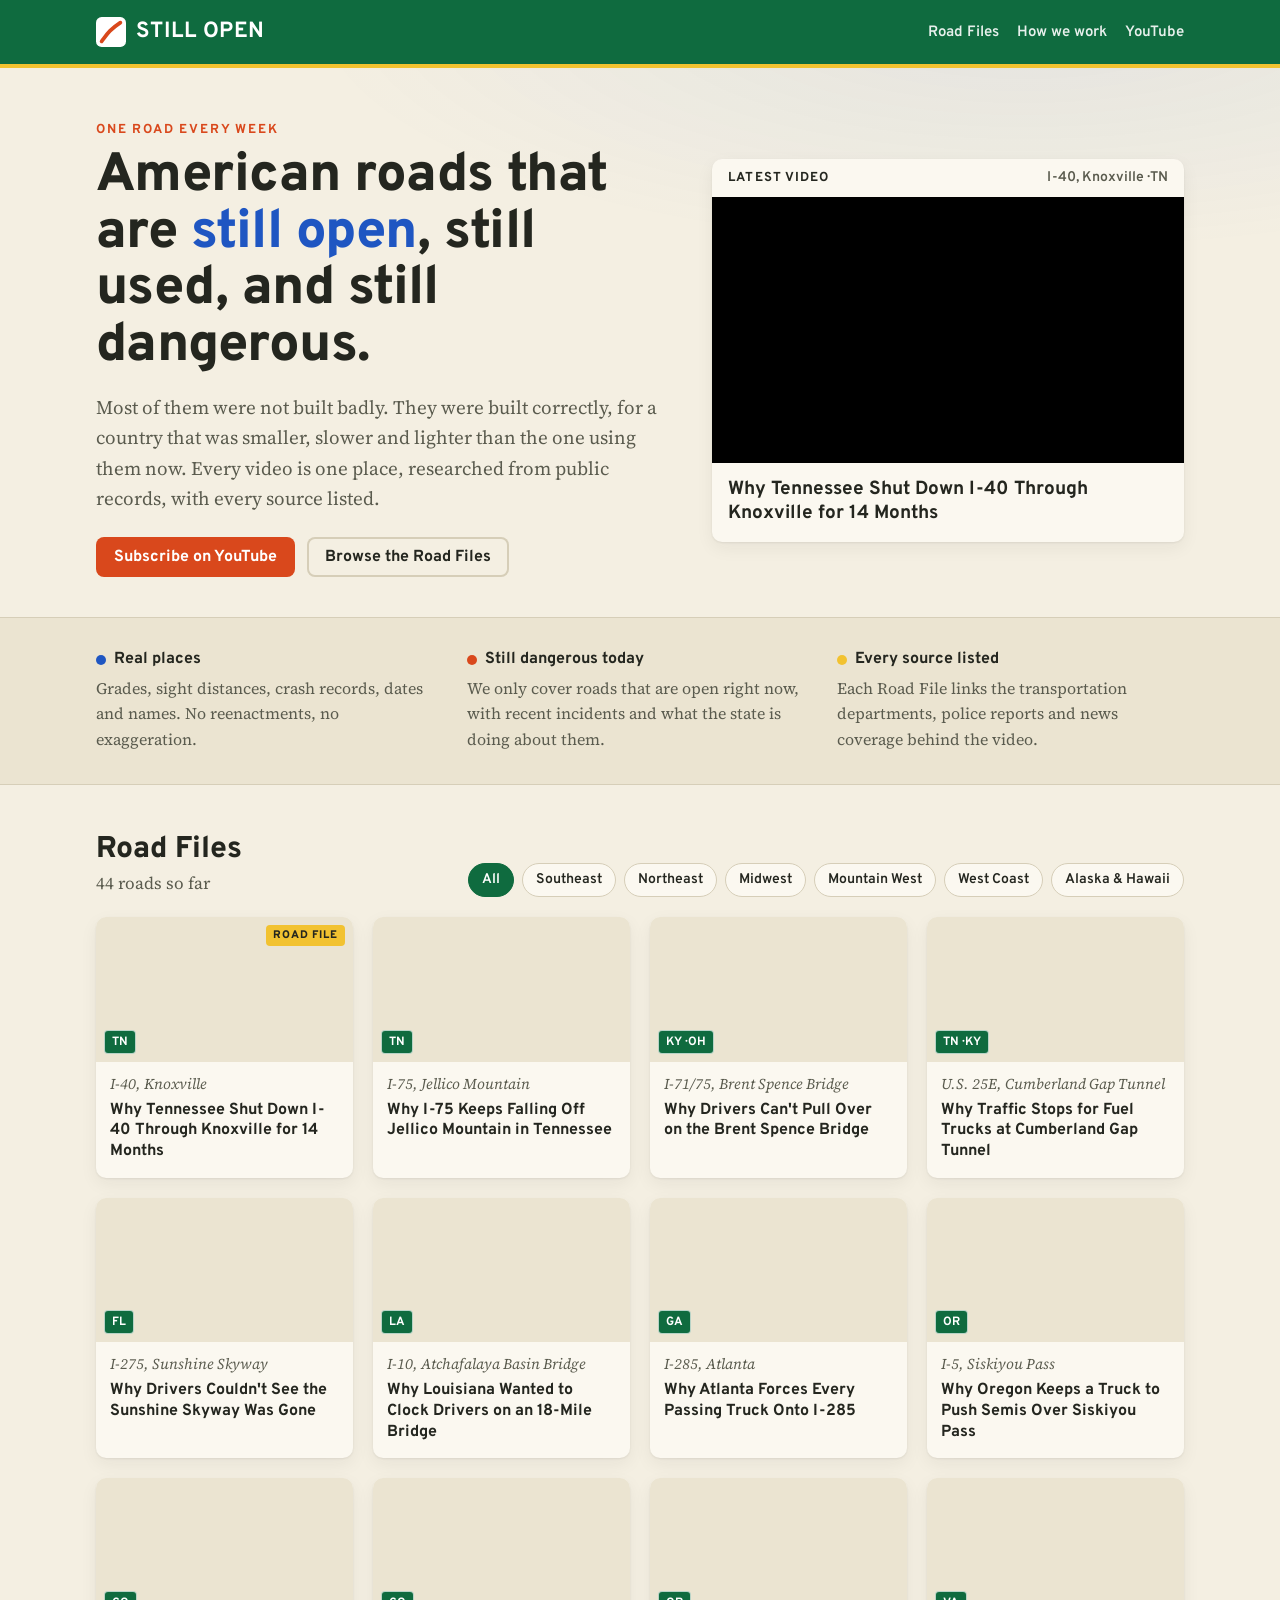
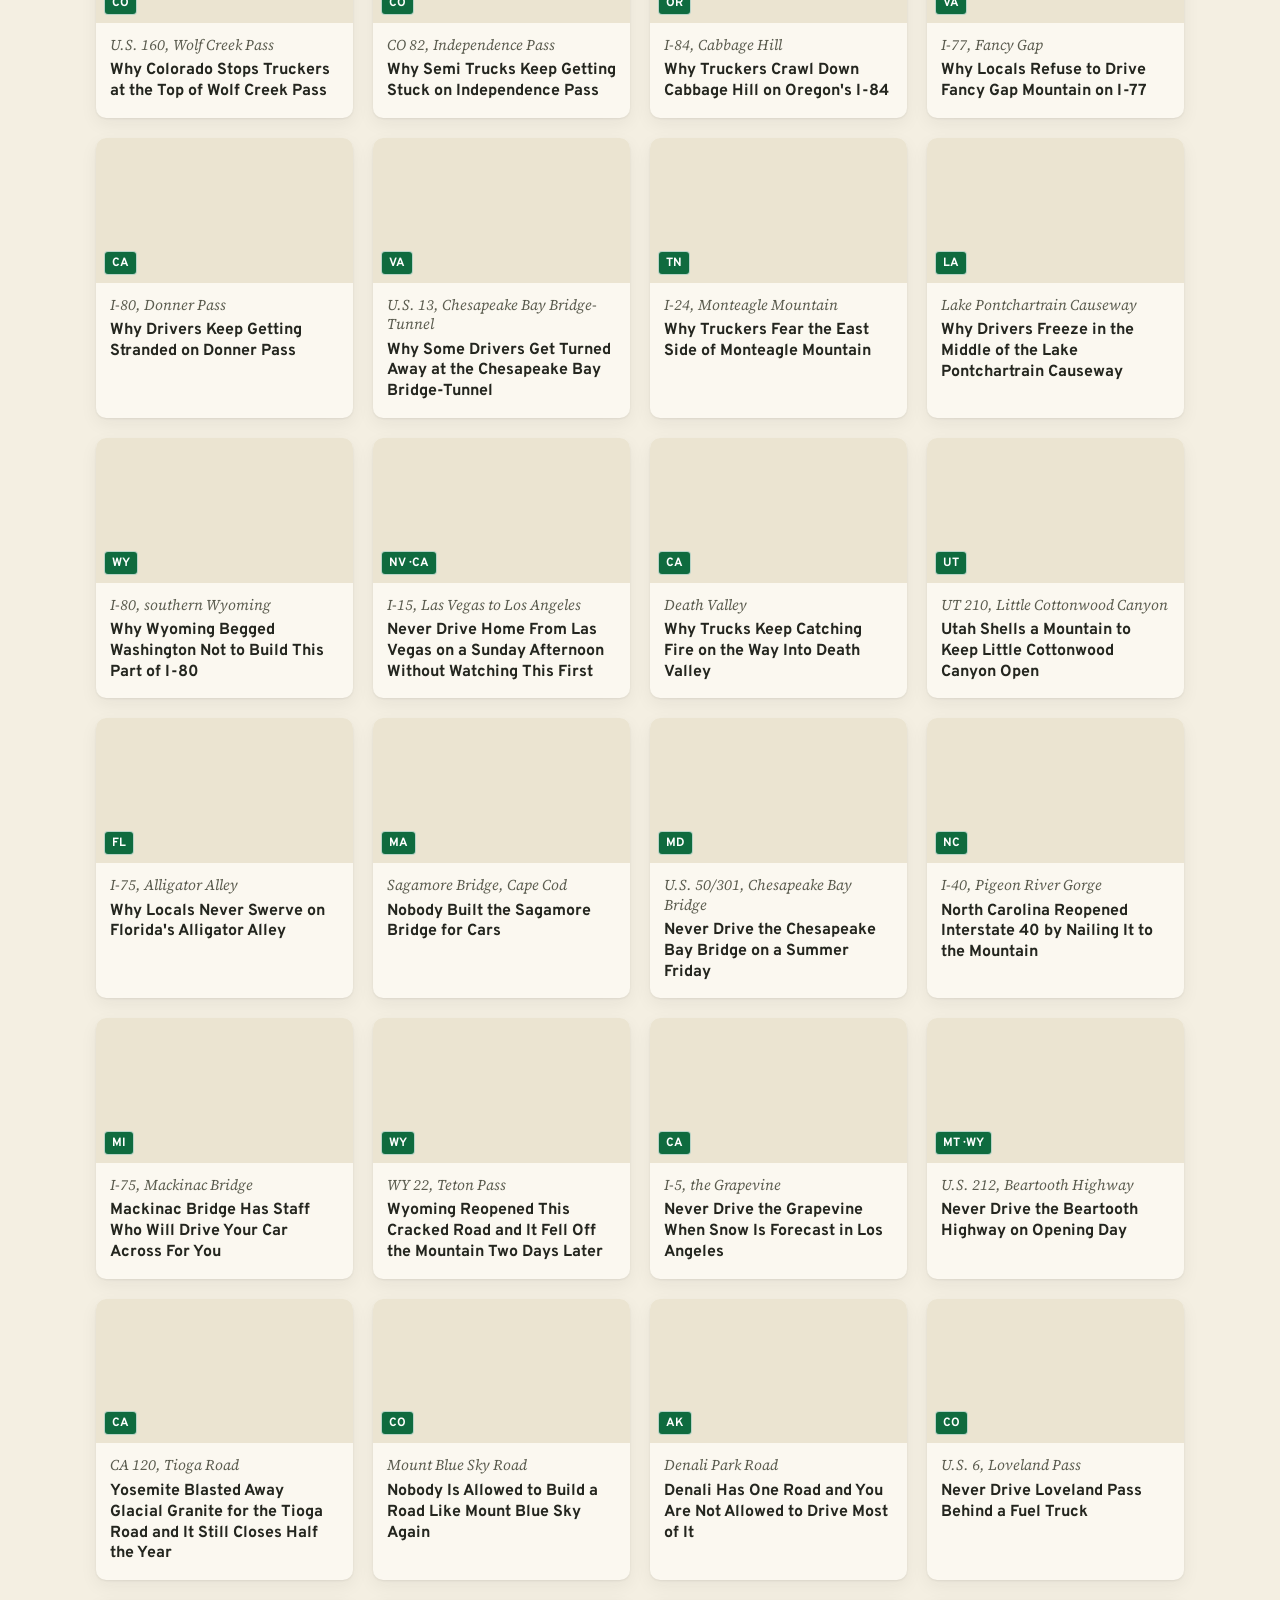
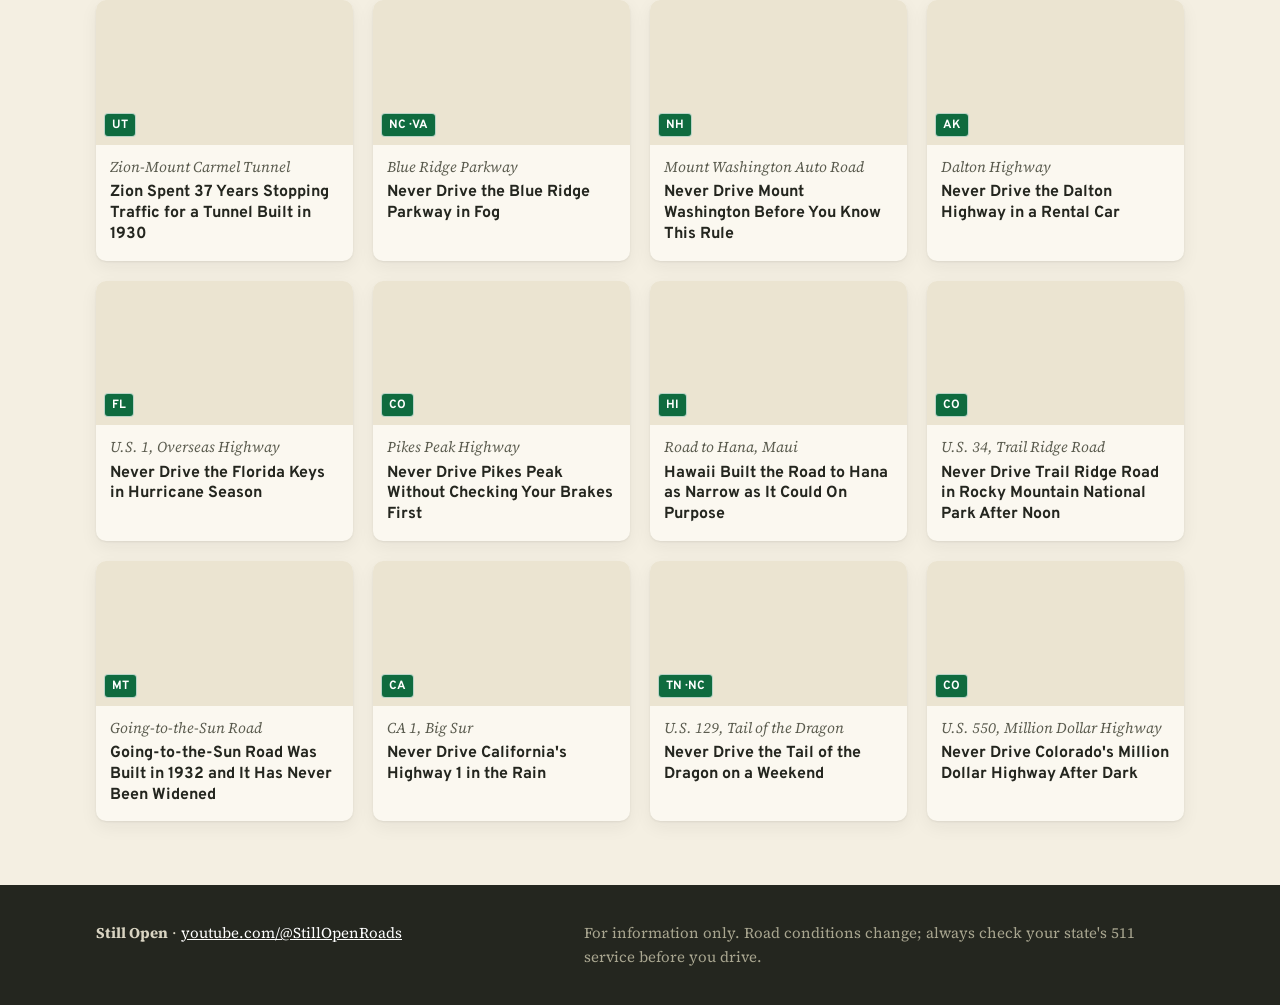
==== index.html @ 2abfdb93 "Initial site: home page, video list, Knoxville Road File Co-Authored-By: Claude Opus 5.5 <noreply@an" ====
<!doctype html>
<html lang="en">
<head>
<meta charset="utf-8">
<meta name="viewport" content="width=device-width,initial-scale=1">
<title>Still Open — American roads that are still open, still used, and still dangerous</title>
<meta name="description" content="Every week, one American road, bridge or pass that is still open, still used, and still dangerous. Researched from public records, with every source listed.">
<meta property="og:title" content="Still Open">
<meta property="og:description" content="American roads that are still open, still used, and still dangerous.">
<link rel="preconnect" href="https://fonts.googleapis.com">
<link rel="preconnect" href="https://fonts.gstatic.com" crossorigin>
<link href="https://fonts.googleapis.com/css2?family=Overpass:wght@600;700;800&family=Source+Serif+4:ital,wght@0,400;0,600;1,400&display=swap" rel="stylesheet">
<link rel="stylesheet" href="style.css">
<link rel="icon" href="data:image/svg+xml,%3Csvg xmlns='http://www.w3.org/2000/svg' viewBox='0 0 32 32'%3E%3Crect width='32' height='32' rx='6' fill='%230f6b3f'/%3E%3Cpath d='M6 26 C12 18 14 14 26 6' stroke='%23f2c230' stroke-width='4' fill='none' stroke-linecap='round'/%3E%3C/svg%3E">
</head>
<body>
<header class="top">
  <div class="wrap">
    <a class="brand" href="./">
      <svg class="shield" viewBox="0 0 32 32" aria-hidden="true"><rect width="32" height="32" rx="6" fill="#fff"/><path d="M6 26 C12 18 14 14 26 6" stroke="#d9481c" stroke-width="4" fill="none" stroke-linecap="round"/></svg>
      STILL OPEN
    </a>
    <nav>
      <a href="#roads">Road Files</a>
      <a class="hide-sm" href="#method">How we work</a>
      <a href="https://www.youtube.com/@StillOpenRoads?sub_confirmation=1">YouTube</a>
    </nav>
  </div>
</header>

<section class="hero">
  <div class="wrap">
    <div>
      <div class="eyebrow">One road every week</div>
      <h1>American roads that are <em>still open</em>, still used, and still dangerous.</h1>
      <p class="lede">Most of them were not built badly. They were built correctly, for a country that was smaller, slower and lighter than the one using them now. Every video is one place, researched from public records, with every source listed.</p>
      <div class="actions">
        <a class="btn btn-red" href="https://www.youtube.com/@StillOpenRoads?sub_confirmation=1">Subscribe on YouTube</a>
        <a class="btn btn-ghost" href="#roads">Browse the Road Files</a>
      </div>
    </div>
    <article class="latest" id="latest"></article>
  </div>
</section>

<section class="method" id="method">
  <div class="wrap">
    <div>
      <h3><span class="dot" style="background:var(--route)"></span>Real places</h3>
      <p>Grades, sight distances, crash records, dates and names. No reenactments, no exaggeration.</p>
    </div>
    <div>
      <h3><span class="dot" style="background:var(--danger)"></span>Still dangerous today</h3>
      <p>We only cover roads that are open right now, with recent incidents and what the state is doing about them.</p>
    </div>
    <div>
      <h3><span class="dot" style="background:var(--yellow)"></span>Every source listed</h3>
      <p>Each Road File links the transportation departments, police reports and news coverage behind the video.</p>
    </div>
  </div>
</section>

<section class="section" id="roads">
  <div class="wrap">
    <div class="section-head">
      <div>
        <h2>Road Files</h2>
        <p id="count"></p>
      </div>
      <div class="filters" id="filters" role="group" aria-label="Filter by region"></div>
    </div>
    <div class="grid" id="grid"></div>
  </div>
</section>

<footer>
  <div class="wrap">
    <div><strong>Still Open</strong> · <a href="https://www.youtube.com/@StillOpenRoads">youtube.com/@StillOpenRoads</a></div>
    <div class="fine">For information only. Road conditions change; always check your state's 511 service before you drive.</div>
  </div>
</footer>

<script src="videos.js"></script>
<script>
(function(){
  var V = window.VIDEOS || [];
  var REGIONS = [["all","All"],["southeast","Southeast"],["northeast","Northeast"],["midwest","Midwest"],["mountain","Mountain West"],["west","West Coast"],["alaska-hawaii","Alaska & Hawaii"]];
  function esc(s){return String(s).replace(/[&<>"]/g,function(c){return {"&":"&amp;","<":"&lt;",">":"&gt;",'"':"&quot;"}[c];});}
  function thumb(id){return "https://i.ytimg.com/vi/"+id+"/hqdefault.jpg";}
  function link(v){return v.page ? v.page : "https://www.youtube.com/watch?v="+v.id;}

  // latest video
  var L = V[0];
  if (L) {
    document.getElementById("latest").innerHTML =
      '<div class="label"><span>Latest video</span><span>'+esc(L.place)+' · '+esc(L.state)+'</span></div>'+
      '<div class="embed"><iframe src="https://www.youtube-nocookie.com/embed/'+L.id+'" title="'+esc(L.title)+'" loading="lazy" allow="accelerometer; encrypted-media; gyroscope; picture-in-picture" allowfullscreen></iframe></div>'+
      '<h2><a href="'+link(L)+'">'+esc(L.title)+'</a></h2>';
  }

  // filters
  var current = "all";
  try { current = localStorage.getItem("so-region") || "all"; } catch(e) {}
  var f = document.getElementById("filters");
  REGIONS.forEach(function(r){
    var b = document.createElement("button");
    b.className = "chip"; b.type = "button"; b.textContent = r[1]; b.dataset.r = r[0];
    b.addEventListener("click", function(){ current = r[0]; try{localStorage.setItem("so-region",current);}catch(e){} render(); });
    f.appendChild(b);
  });

  function render(){
    [].forEach.call(f.children,function(b){ b.setAttribute("aria-pressed", b.dataset.r===current ? "true":"false"); });
    var list = V.filter(function(v){ return current==="all" || v.region===current; });
    document.getElementById("count").textContent = list.length + (list.length===1?" road":" roads") + (current==="all" ? " so far" : "");
    document.getElementById("grid").innerHTML = list.length ? list.map(function(v){
      return '<a class="card" href="'+link(v)+'">'+
        '<div class="thumb" style="background-image:url('+thumb(v.id)+')"><span class="state">'+esc(v.state)+'</span>'+(v.page?'<span class="file">Road File</span>':'')+'</div>'+
        '<div class="body"><div class="place">'+esc(v.place)+'</div><h3>'+esc(v.title)+'</h3></div></a>';
    }).join("") : '<p class="empty">No roads in this region yet.</p>';
  }
  render();
})();
</script>
</body>
</html>
---- style.css ----
/* Still Open — site styles. Colours follow the channel thumbnails:
   painted-map cream and olive, route blue, danger orange-red, highway-sign green. */
:root{
  --paper:#f4efe2;
  --paper-2:#ebe4d1;
  --ink:#24261f;
  --ink-soft:#5a5b4e;
  --line:#d6ceb8;
  --route:#1f56c2;
  --danger:#d9481c;
  --sign:#0f6b3f;
  --sign-dark:#0b5531;
  --sign-text:#ffffff;
  --yellow:#f2c230;
  --card:#fbf8f0;
  --shadow:0 1px 2px rgba(36,38,31,.08),0 6px 18px rgba(36,38,31,.06);
  --radius:10px;
  --max:1120px;
}
@media (prefers-color-scheme:dark){
  :root{
    --paper:#161812; --paper-2:#1e2119; --ink:#ece7d8; --ink-soft:#a9a690;
    --line:#2f3328; --route:#6d9cff; --danger:#ff7a4d; --sign:#13804c; --sign-dark:#0e6a3e;
    --card:#1c1f17; --shadow:0 1px 2px rgba(0,0,0,.4),0 6px 18px rgba(0,0,0,.3);
  }
}
*{box-sizing:border-box}
html{-webkit-text-size-adjust:100%}
body{margin:0;background:var(--paper);color:var(--ink);
  font:17px/1.6 "Source Serif 4",Georgia,serif;}
a{color:var(--route)}
img{max-width:100%;display:block}
.wrap{max-width:var(--max);margin:0 auto;padding:0 16px}

/* header */
.top{background:var(--sign);color:var(--sign-text);border-bottom:4px solid var(--yellow)}
.top .wrap{display:flex;align-items:center;justify-content:space-between;gap:16px;min-height:64px}
.brand{display:flex;align-items:center;gap:10px;color:inherit;text-decoration:none;
  font:700 22px/1 "Overpass",system-ui,sans-serif;letter-spacing:.02em}
.brand .shield{width:30px;height:30px;flex:none}
.top nav{display:flex;gap:18px;font:600 15px/1 "Overpass",system-ui,sans-serif}
.top nav a{color:var(--sign-text);text-decoration:none;opacity:.9}
.top nav a:hover{opacity:1;text-decoration:underline}

/* buttons */
.btn{display:inline-flex;align-items:center;gap:8px;padding:12px 18px;border-radius:8px;
  font:700 16px/1 "Overpass",system-ui,sans-serif;text-decoration:none;border:0;cursor:pointer}
.btn-red{background:var(--danger);color:#fff}
.btn-ghost{background:transparent;color:var(--ink);box-shadow:inset 0 0 0 2px var(--line)}
.btn:hover{filter:brightness(1.05)}

/* hero */
.hero{padding:56px 0 40px;border-bottom:1px solid var(--line);
  background:
    radial-gradient(1200px 400px at 80% -10%,rgba(31,86,194,.08),transparent 60%),
    var(--paper)}
.hero .wrap{display:grid;grid-template-columns:1.1fr .9fr;gap:40px;align-items:center}
.eyebrow{font:700 13px/1 "Overpass",system-ui,sans-serif;letter-spacing:.14em;text-transform:uppercase;color:var(--danger)}
.hero h1{font:800 clamp(34px,5vw,54px)/1.05 "Overpass",system-ui,sans-serif;margin:12px 0 16px;letter-spacing:-.01em}
.hero h1 em{font-style:normal;color:var(--route)}
.hero p.lede{font-size:19px;color:var(--ink-soft);margin:0 0 24px;max-width:34em}
.hero .actions{display:flex;flex-wrap:wrap;gap:12px}
.latest{background:var(--card);border-radius:var(--radius);box-shadow:var(--shadow);overflow:hidden}
.latest .label{display:flex;justify-content:space-between;align-items:center;padding:12px 16px;
  font:700 13px/1 "Overpass",system-ui,sans-serif;letter-spacing:.08em;text-transform:uppercase}
.latest .label span:last-child{color:var(--ink-soft);font-weight:600;letter-spacing:0;text-transform:none;font-size:14px}
.embed{position:relative;aspect-ratio:16/9;background:#000}
.embed iframe{position:absolute;inset:0;width:100%;height:100%;border:0}
.latest h2{font:700 19px/1.3 "Overpass",system-ui,sans-serif;margin:0;padding:14px 16px 16px}
.latest h2 a{color:var(--ink);text-decoration:none}
.latest h2 a:hover{color:var(--route)}

/* method strip */
.method{padding:32px 0;border-bottom:1px solid var(--line);background:var(--paper-2)}
.method .wrap{display:grid;grid-template-columns:repeat(3,1fr);gap:24px}
.method h3{font:700 16px/1.2 "Overpass",system-ui,sans-serif;margin:0 0 6px;display:flex;gap:8px;align-items:center}
.method h3 .dot{width:10px;height:10px;border-radius:50%;flex:none}
.method p{margin:0;color:var(--ink-soft);font-size:16px}

/* road list */
.section{padding:48px 0 64px}
.section-head{display:flex;flex-wrap:wrap;justify-content:space-between;align-items:end;gap:16px;margin-bottom:20px}
.section-head h2{font:800 30px/1.1 "Overpass",system-ui,sans-serif;margin:0}
.section-head p{margin:4px 0 0;color:var(--ink-soft)}
.filters{display:flex;flex-wrap:wrap;gap:8px}
.chip{font:600 14px/1 "Overpass",system-ui,sans-serif;padding:9px 13px;border-radius:999px;
  border:1px solid var(--line);background:var(--card);color:var(--ink);cursor:pointer}
.chip[aria-pressed="true"]{background:var(--sign);border-color:var(--sign);color:#fff}
.grid{display:grid;grid-template-columns:repeat(auto-fill,minmax(250px,1fr));gap:20px}
.card{background:var(--card);border-radius:var(--radius);box-shadow:var(--shadow);overflow:hidden;
  display:flex;flex-direction:column;text-decoration:none;color:var(--ink);transition:transform .15s}
.card:hover{transform:translateY(-2px)}
.thumb{aspect-ratio:16/9;background:var(--paper-2) center/cover no-repeat;position:relative}
.thumb .state{position:absolute;left:8px;bottom:8px;background:var(--sign);color:#fff;
  font:700 12px/1 "Overpass",system-ui,sans-serif;padding:5px 7px;border-radius:4px;border:1px solid rgba(255,255,255,.7)}
.thumb .file{position:absolute;right:8px;top:8px;background:var(--yellow);color:#24261f;
  font:800 11px/1 "Overpass",system-ui,sans-serif;letter-spacing:.08em;text-transform:uppercase;padding:5px 7px;border-radius:4px}
.card .body{padding:12px 14px 16px;display:flex;flex-direction:column;gap:6px}
.card .place{font:italic 15px/1.3 "Source Serif 4",Georgia,serif;color:var(--ink-soft)}
.card h3{font:700 16px/1.3 "Overpass",system-ui,sans-serif;margin:0}
.empty{color:var(--ink-soft)}

/* road file page */
.file-head{padding:40px 0 24px;border-bottom:1px solid var(--line)}
.crumb{font:600 14px/1 "Overpass",system-ui,sans-serif}
.crumb a{text-decoration:none}
.signplate{display:inline-block;margin:18px 0 10px;background:var(--sign);color:#fff;border:3px solid #fff;
  outline:2px solid var(--sign);border-radius:8px;padding:10px 16px;
  font:800 clamp(22px,3.4vw,32px)/1.1 "Overpass",system-ui,sans-serif;letter-spacing:.03em;text-transform:uppercase}
.file-head h1{font:700 clamp(22px,3vw,30px)/1.25 "Overpass",system-ui,sans-serif;margin:8px 0 6px}
.file-head .meta{color:var(--ink-soft);font-style:italic}
.file-body{display:grid;grid-template-columns:1fr 320px;gap:36px;padding:32px 16px 64px}
.file-body h2{font:800 22px/1.2 "Overpass",system-ui,sans-serif;margin:32px 0 10px}
.file-body h2:first-child{margin-top:0}
.facts{background:var(--card);border-radius:var(--radius);box-shadow:var(--shadow);padding:18px;position:sticky;top:16px}
.facts h2{margin:0 0 12px;font-size:16px;letter-spacing:.1em;text-transform:uppercase;color:var(--danger)}
.facts dl{margin:0;display:grid;gap:14px}
.facts dt{font:800 26px/1 "Overpass",system-ui,sans-serif;color:var(--route)}
.facts dd{margin:4px 0 0;font-size:15px;color:var(--ink-soft);line-height:1.4}
.tips{padding-left:0;list-style:none;margin:0;display:grid;gap:10px}
.tips li{background:var(--card);border-left:4px solid var(--yellow);padding:10px 14px;border-radius:0 8px 8px 0}
.timeline{list-style:none;margin:0;padding:0;border-left:3px solid var(--line)}
.timeline li{position:relative;padding:0 0 16px 20px}
.timeline li::before{content:"";position:absolute;left:-8px;top:7px;width:13px;height:13px;border-radius:50%;background:var(--route);border:2px solid var(--paper)}
.timeline li.alert::before{background:var(--danger)}
.timeline b{font-family:"Overpass",system-ui,sans-serif}
.sources{font-size:15px;padding-left:20px}
.sources li{margin-bottom:6px}
.note{font-size:14px;color:var(--ink-soft);font-style:italic}

/* footer */
footer{background:var(--ink);color:#d9d4c2;padding:36px 0;font-size:15px}
footer .wrap{display:flex;flex-wrap:wrap;justify-content:space-between;gap:16px}
footer a{color:#fff}
footer .fine{color:#a9a690;max-width:40em}

@media (max-width:860px){
  .hero .wrap,.file-body{grid-template-columns:1fr}
  .method .wrap{grid-template-columns:1fr}
  .facts{position:static}
  .top nav{gap:12px;font-size:14px}
}
@media (max-width:480px){
  .top nav a.hide-sm{display:none}
  .hero{padding:36px 0 28px}
}
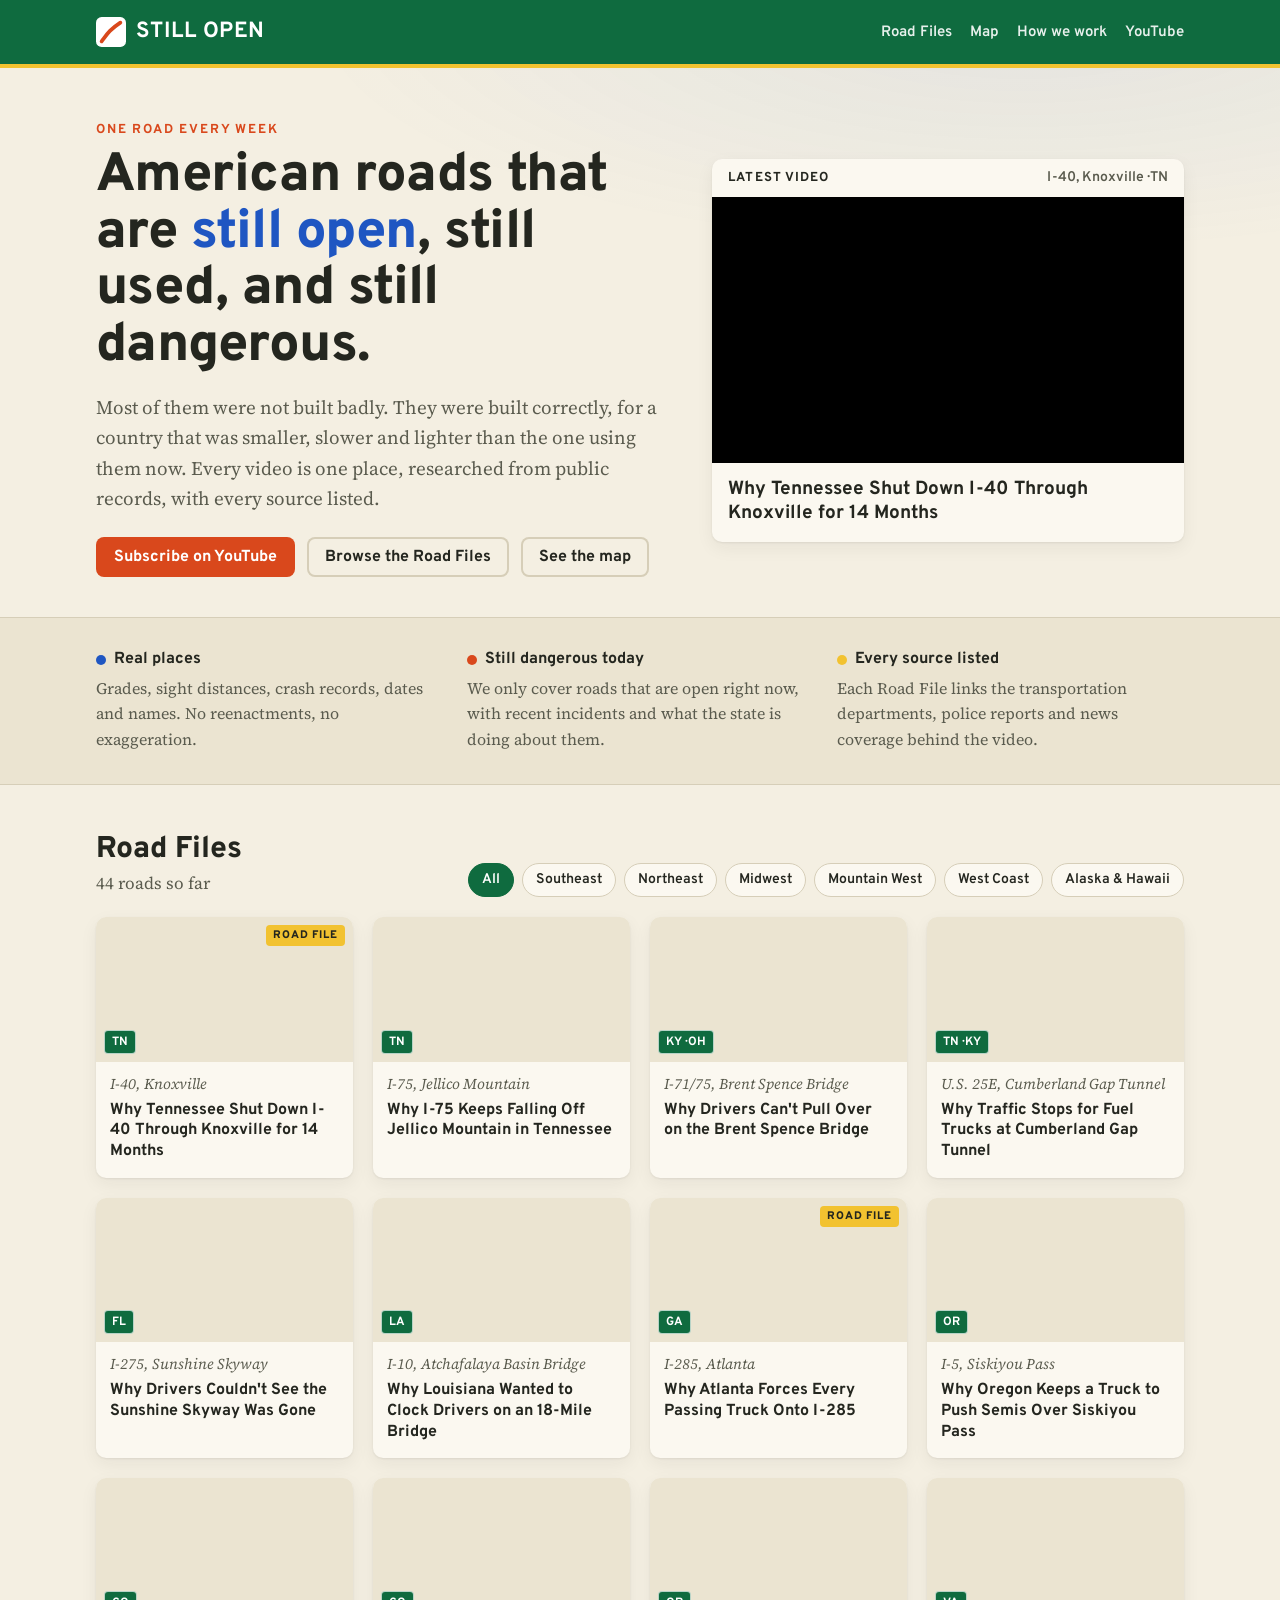
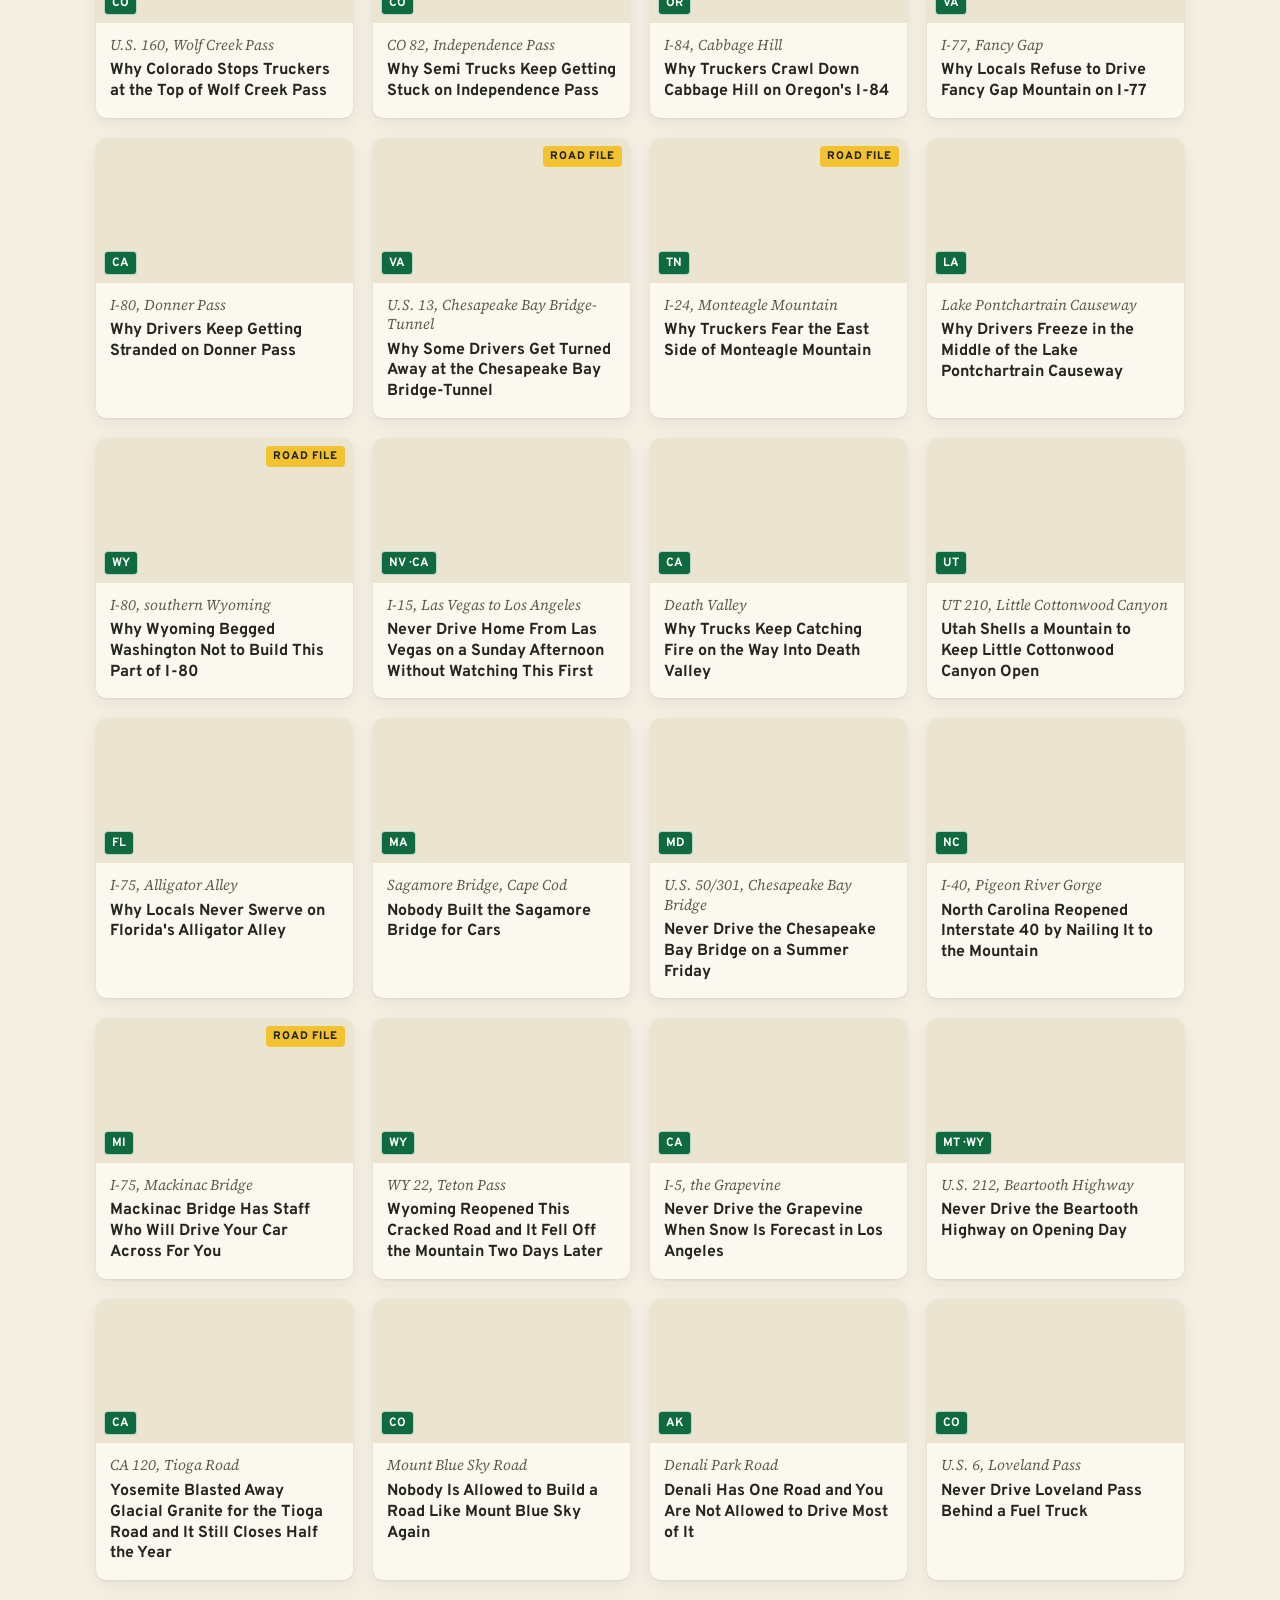
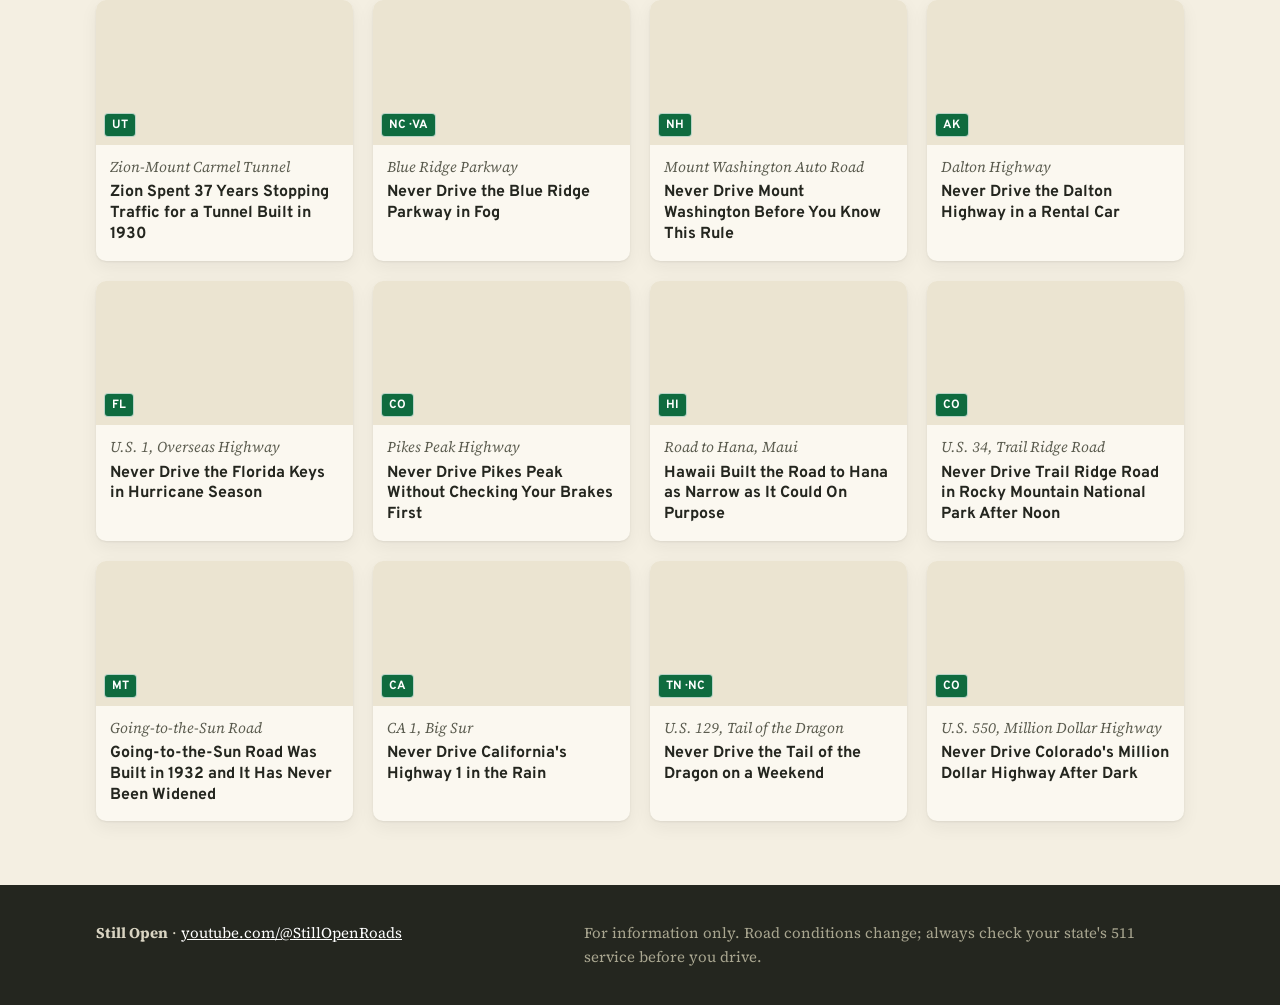
==== commit b7005b4f: "Add 5 Road File pages, road map, sitemap and SEO tags Co-Authored-By: Claude Opus 5.5 <noreply@anthr" ====
--- a/index.html
+++ b/index.html
@@ -7,6 +7,9 @@
 <meta name="description" content="Every week, one American road, bridge or pass that is still open, still used, and still dangerous. Researched from public records, with every source listed.">
 <meta property="og:title" content="Still Open">
 <meta property="og:description" content="American roads that are still open, still used, and still dangerous.">
+<meta property="og:image" content="https://i.ytimg.com/vi/p5c6GqLvipg/maxresdefault.jpg">
+<meta property="og:url" content="https://stillopenroads.com/">
+<link rel="canonical" href="https://stillopenroads.com/">
 <link rel="preconnect" href="https://fonts.googleapis.com">
 <link rel="preconnect" href="https://fonts.gstatic.com" crossorigin>
 <link href="https://fonts.googleapis.com/css2?family=Overpass:wght@600;700;800&family=Source+Serif+4:ital,wght@0,400;0,600;1,400&display=swap" rel="stylesheet">
@@ -22,6 +25,7 @@
     </a>
     <nav>
       <a href="#roads">Road Files</a>
+      <a href="map.html">Map</a>
       <a class="hide-sm" href="#method">How we work</a>
       <a href="https://www.youtube.com/@StillOpenRoads?sub_confirmation=1">YouTube</a>
     </nav>
@@ -37,6 +41,7 @@
       <div class="actions">
         <a class="btn btn-red" href="https://www.youtube.com/@StillOpenRoads?sub_confirmation=1">Subscribe on YouTube</a>
         <a class="btn btn-ghost" href="#roads">Browse the Road Files</a>
+        <a class="btn btn-ghost" href="map.html">See the map</a>
       </div>
     </div>
     <article class="latest" id="latest"></article>
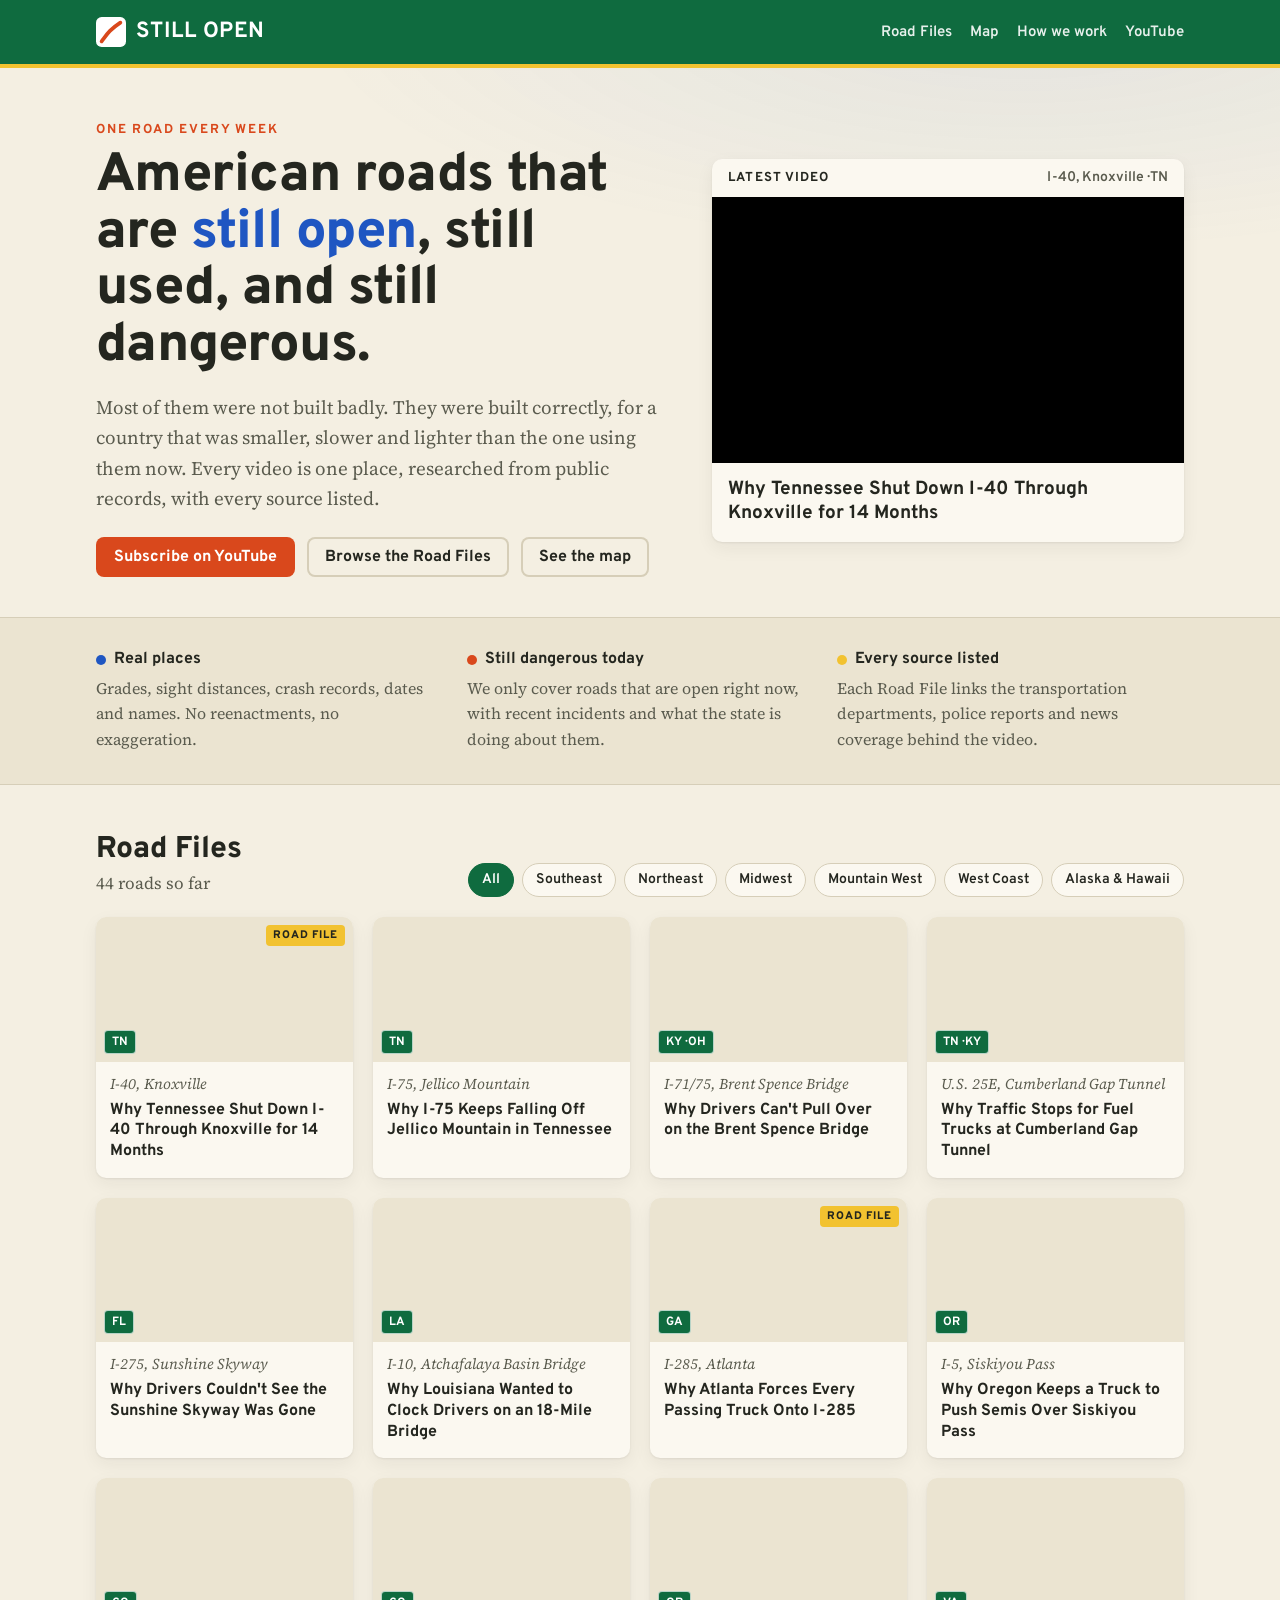
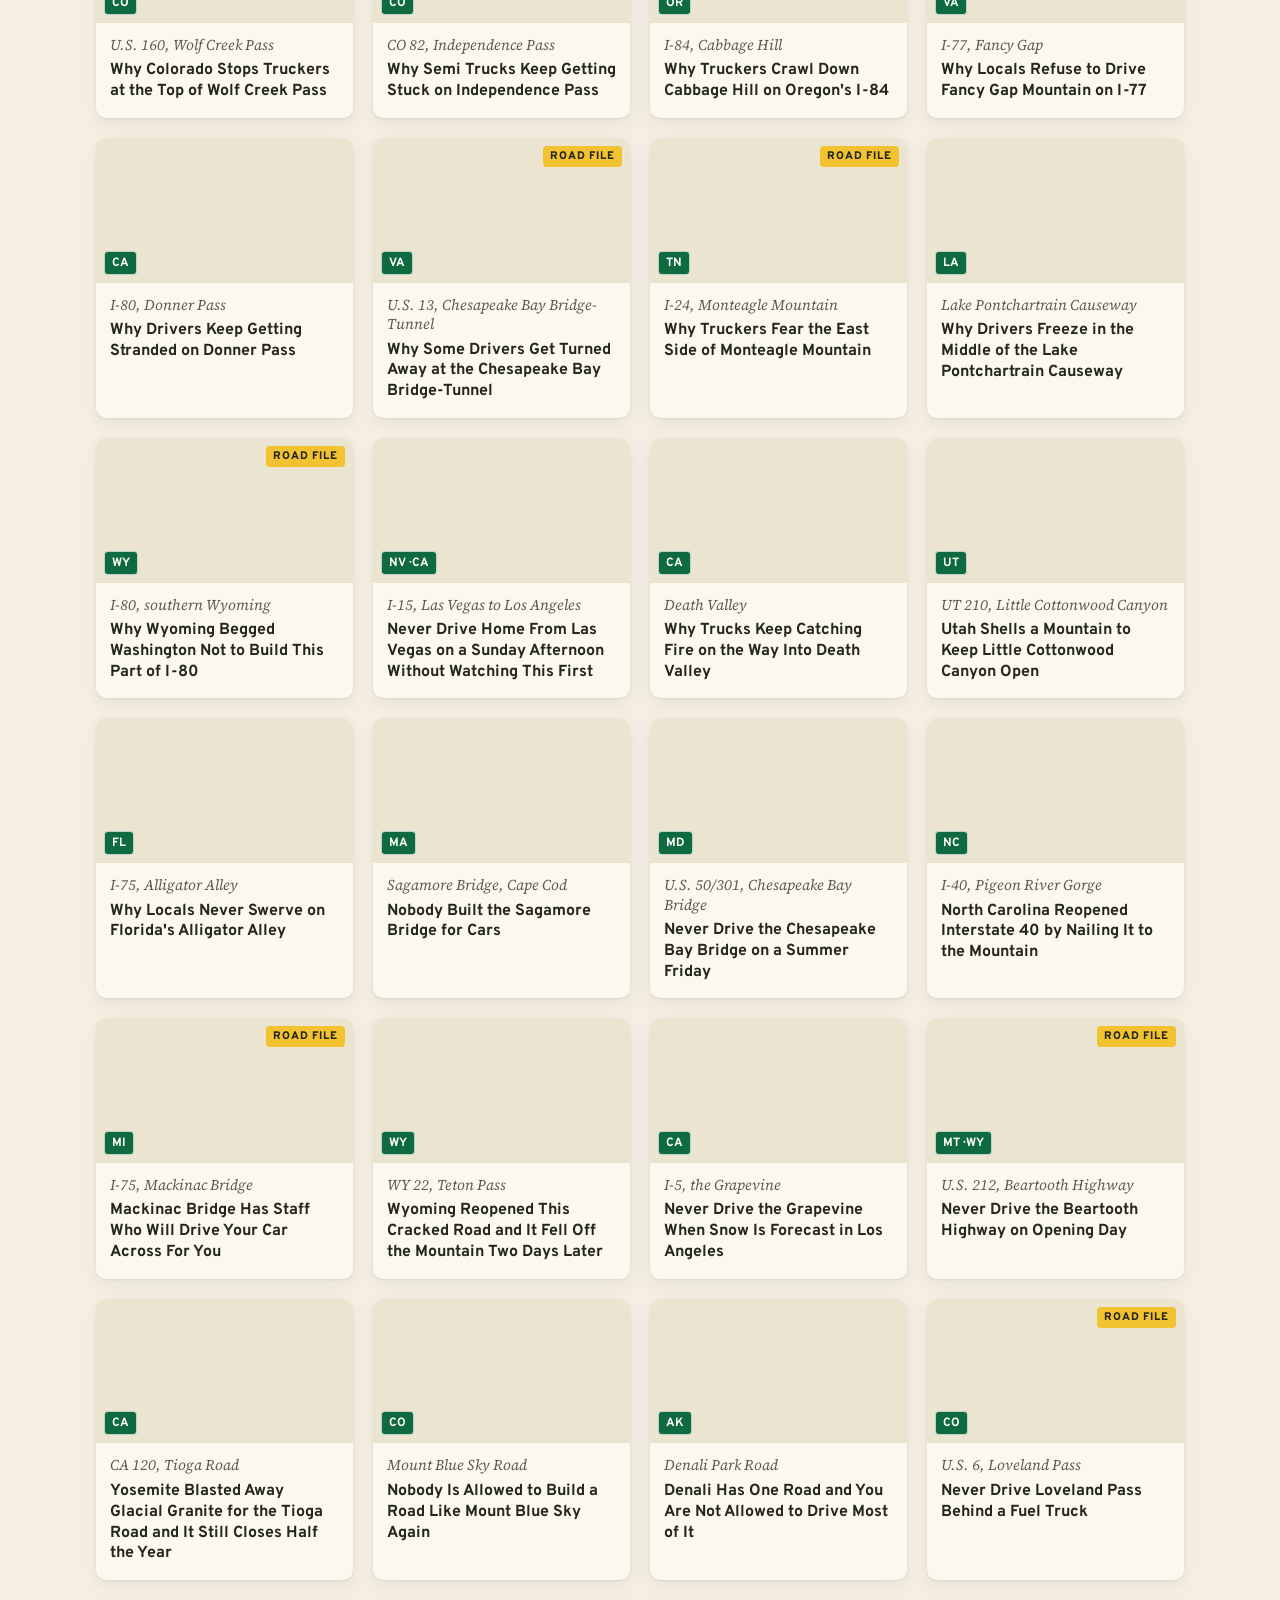
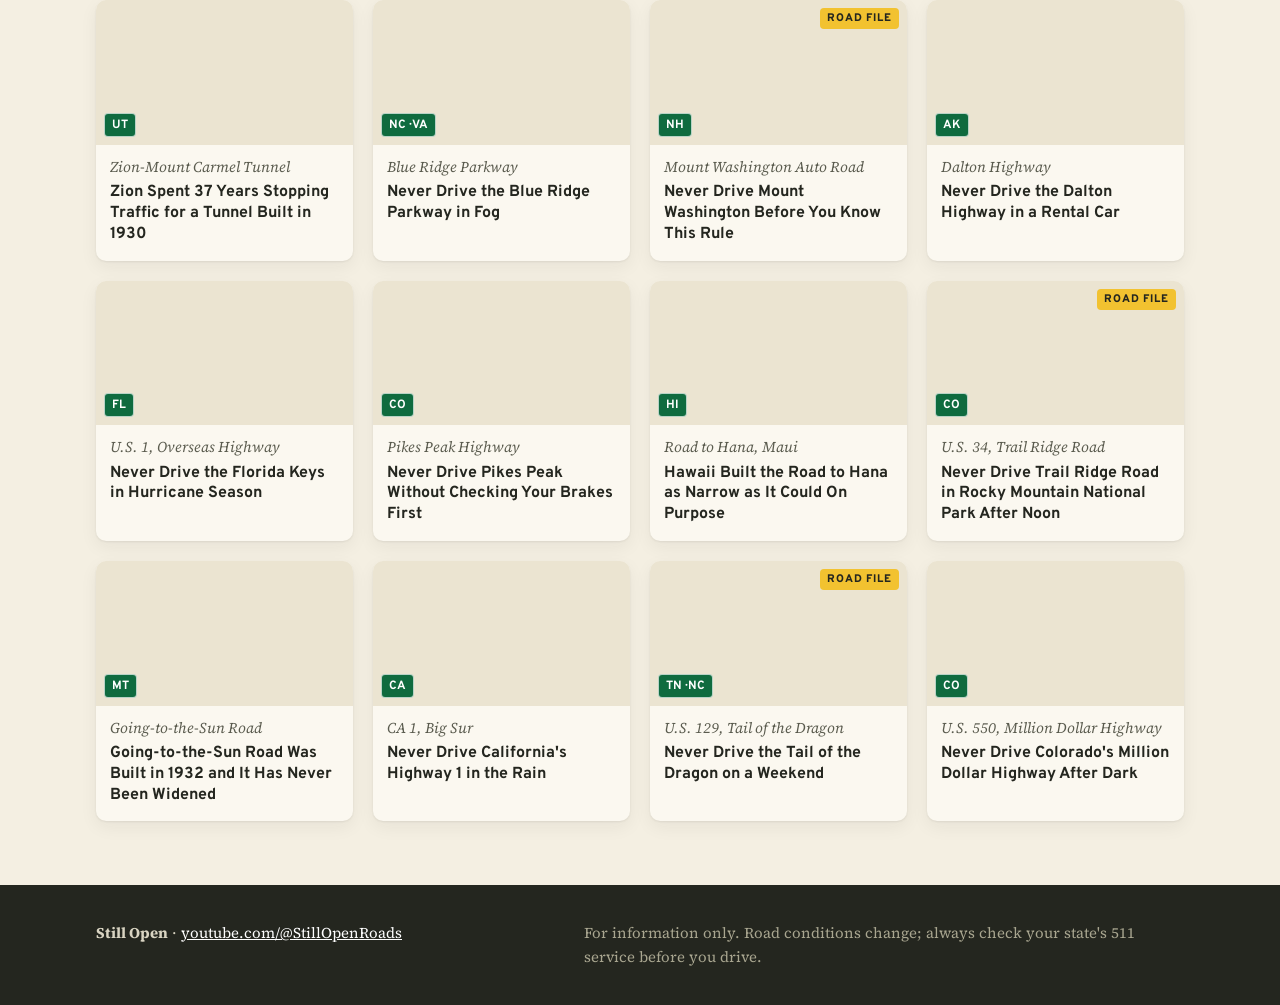
==== commit 9f09f4d3: "Add Cloudflare Web Analytics beacon to all pages Co-Authored-By: Claude Opus 5.5 <noreply@anthropic." ====
--- a/index.html
+++ b/index.html
@@ -127,5 +127,6 @@
   render();
 })();
 </script>
+<!-- Cloudflare Web Analytics --><script type='module' src='https://static.cloudflareinsights.com/beacon.min.js' data-cf-beacon='{"token": "84f2dbed3598475ca9df2ff686326174"}'></script><!-- End Cloudflare Web Analytics -->
 </body>
 </html>
